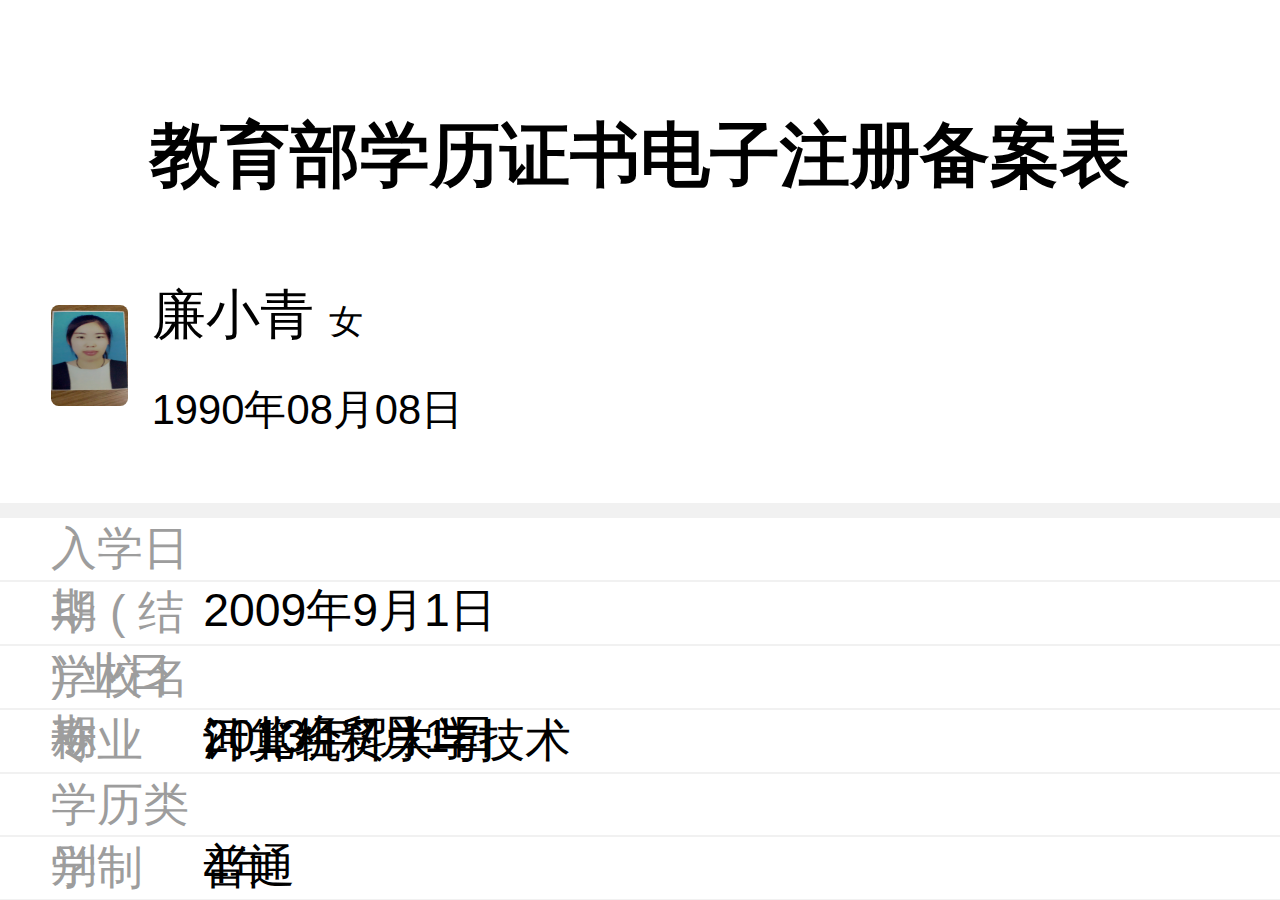
==== phone.html @ 48f01f27 "初始化" ====
<!DOCTYPE html>
<html lang="en">
<head>
	<meta charset="UTF-8">
	<meta name="robots" content="all" />
	<meta http-equiv="imagetoolbar" content="no" />
	<meta http-equiv="pragma" Content="no-cach" />
	<meta name="viewport" content="width=device-width, initial-scale=1.0, maximum-scale=1.0, user-scalable=no" />
	<meta name="format-detection" content="telephone=no" />
	<meta http-equiv="keywords" content="" />
	<meta name="author" content="" />
	<meta name="copyright" content="" />
	<meta name="description" content="" />
	<meta name="HandheldFriendly" content="true" />
	<title>phone</title>
	<link rel="stylesheet" href="common.css">
	<link rel="stylesheet" href="phone.css">
	<script src="jquery-1.11.3.min.js"></script>
	<script src="phone.js"></script>
</head>
<body>
<div class="main">
	<div class="header">
		<h2>教育部学历证书电子注册备案表</h2>
		<div class="hdetail">
			<img class="zhaop" src="1.jpg" alt="">
			<span class="pdetail">
				<span class="name">廉小青 <b class="gender"> 女</b>
				</span>
				<span>1990年08月08日</span>
			</span>
		</div>
	</div>
	<ul class="content">
		<li>
			<span>入学日期</span>
			<b>2009年9月1日</b>
		</li>
		<li>
			<span>毕 ( 结 ) 业日期</span>
			<b>2013年7月1日</b>
		</li>
		<li>
			<span>学校名称</span>
			<b>河北经贸大学</b>
		</li>
		<li>
			<span>专业</span>
			<b>计算机科学与技术</b>
		</li>
		<li>
			<span>学历类别</span>
			<b>普通</b>
		</li>
		<li>
			<span>学制</span>
			<b>4年</b>
		</li>
		<li>
			<span>学习形式</span>
			<b>普通全日制</b>
		</li>
		<li>
			<span>层次</span>
			<b>本科</b>
		</li>
		<li>
			<span>证书编号</span>
			<b>1183 2120 1305 0070 79</b>
		</li>
		<li>
			<span>毕 ( 结 ) 业</span>
			<b>毕业</b>
		</li>
		<li>
			<span>校 ( 院 ) 长姓名</span>
			<b>记良纲</b>
		</li>
		<li>
			<span>在线验证码</span>
			<b></b>
		</li>
		<li>
			<span>更新日期</span>
			<b>2019年9月14日</b>
		</li>
	</ul>
</div>
	
</body>
</html>
---- common.css ----
/*公用的CSS*/

/* CSS reset */
body,div,dl,dt,dd,ul,ol,li,h1,h2,h3,h4,h5,h6,pre,form,fieldset,input,textarea,p,blockquote,th,td{margin:0;padding:0;}
table{border-collapse:collapse;border-spacing:0;}
fieldset,img {border:0;}
img{vertical-align: top;}
address,caption,cite,code,dfn,em,strong,th,var{font-style:normal;font-weight:normal;}
ol,ul {list-style:none;}
capation,th{text-align:left;}
h1,h2,h3,h4,h5,h6{font-size:100%;font-weight:normal;}
q:before, q:after{content:'';}
abbr,acronym{border:0;}

.bc{margin-left:auto;margin-right:auto;}   /*块状元素集中对齐 block center*/
.fl{float:left;display:inline;}  /* 可修复IE6中双倍边距bug */
.fr{float:right;display:inline;}

/*用伪元素清除浮动造成的塌陷*/
.clearfix:after{
	content:'';
	display:block;  /*只有块状元素才可以清除浮动造成的塌陷*/
	height:0;
	visibility:hidden;
	clear:both;
}
.clearfix{
	zoom:1;   /*对IE6和IE7做的兼容*/
}

body, button, input, select, textarea {
    font: 12px/1.5 tahoma,arial,'Hiragino Sans GB','\5b8b\4f53',sans-serif;
}
body{
	-webkit-font-smoothing: antialiased;   /*当网页在webkit内核的浏览器下展示的时候，让字体更加圆润*/
	color: #3C3C3C;
	background-color: #f1f1f1;
	height: 2000px;
	overflow-x:hidden;    /*只有水平方向溢出隐藏*/
}
a{
	color:#6c6c6c;
	text-decoration: none;
}
a:hover{
	color:#ff4400;
}
.cheng{
	color:#f22e00 !important;
}
.tbcheng{
	color:#f40 !important;
}
.anhong{
	color:#c60000 !important;
}
.hui{
	color:#9c9c9c !important;
}

/*声明自定义字体*/
@font-face {
	font-family: "iconfont";
	src: url('font/iconfont.eot'); /* IE9*/
	src: url('font/iconfont.eot#iefix') format('embedded-opentype'), /* IE6-IE8 */
	url('font/iconfont.woff') format('woff'), /* chrome, firefox */
	url('font/iconfont.ttf') format('truetype'), /* chrome, firefox, opera, Safari, Android, iOS 4.2+*/
	url('font/iconfont.svg#iconfont') format('svg'); /* iOS 4.1- */
}

/*使用自定义字体*/
.icon{
	font-family:"iconfont";
}


.banxin{
	width: 1190px;
	margin-left: auto;
	margin-right: auto;
}

/*用户导航start*/
.user-nav{
	height:35px;
	line-height: 35px;
	background-color: #f5f5f5;
	border-bottom:1px solid #EEEEEE;
}
.user-nav-left li{
	float: left;
	display:inline;
	margin-right: 9px;
}
.user-nav-left a{
	margin-left: 6px;
	margin-right: 2px;
}

.user-nav-right{
	height: 35px;
}
.user-nav-right li{
	float: left;
	display:inline;
	border-left:1px solid transparent;
	border-right:1px solid transparent;
	padding-left: 7px;
	padding-right: 5px;
	position:relative;
	z-index:3;
}
.user-nav-right li.on{
	background-color: #fff;
	border-color:#eee;
	height: 36px;
	border-bottom:1px solid #eee;
}
.user-nav-right li.pipe{
	color:#dedee3;
	padding-left: 10px;
	padding-right: 2px;
}
.user-nav-right li a span{
	margin-right: 4px;
	margin-left: 0;
}
.user-nav-right li span{
	margin-left: 6px;
}
.submenu{
	position:absolute;
	left:-1px;
	top:36px;
	border: 1px solid #eee;
	border-top:0 none;
	background-color: #fff;
	padding:8px 0;
	display:none;
}
.on .submenu{
	display:block;
}
.submenu.sitemap{
	right:-1px;
	left:auto;
}
.submenu.cart{
	width: 307px;
	height: 62px;
	line-height: 62px;
	text-align: right;
}
.submenu.cart a{
	display:inline-block;
	background-color: #f40 !important;
	color:white !important;
	margin-right: 6px;
}
.submenu a{
	display:block;
	white-space:nowrap;   /*块状元素禁止里面的文字自动换行*/
	padding:0 5px;
	line-height: 28px;
}
.submenu a:hover{
	background-color: #F5F5F5;
	color:#6C6C6C;
}
.user-nav-right li strong{
	color:#f40;
	font-weight: bold;
}
/*用户导航end*/
---- phone.css ----
@charset "utf-8";

/*
 * Author:UED
 * Version:1.0.0
*/
html{font-size:10px;height:100%;}
@media screen and (min-width:320px) {html{font-size: 12px;}}
@media screen and (min-width:375px) {html{font-size: 10px;}}
@media screen and (min-width:414px) {html{font-size: 9px;}}
body{
	font: 14px/25px "Microsoft YaHei", "微软雅黑", "SimSun", "宋体", HELVETICA;
	color:#000;
	font-size:2.2rem;
	height:100%;
}
.main{
	height:100%;
	overflow:auto;
}
.content b{
	font-weight:100;
}
.header{
	background-color: #fff;
	padding: 4vw;
}
h2{
	font-size: 4.5rem;
	text-align: center;
	font-weight: bolder;
	line-height: 3;
}
.hdetail{
	display: flex;
	align-items:center;
    font-weight: 400;
}
.pdetail{
	display:flex;
	flex-direction: column;
    line-height: 2;
    font-weight: 500;
    font-size:2.7rem;
}
.name{
	font-size:3.5rem;
}
.gender{
	font-size:2.2rem;
	font-weight:500;
}
.zhaop{
	width: 5rem;
	height:6.5rem;
	border-radius: .5rem;
	margin-right: 1.5rem;
}
.content{
	background-color: #fff;
	margin-top:1rem;
	font-size:3rem;
}
.content li{
	height:4rem;
	line-height:4rem;
	border-bottom: 2px solid #f1f1f1;
	padding:0 4vw;
}
.content li span{
	width:9rem;
	color:#9d9d9d;
	display:inline-block;
}
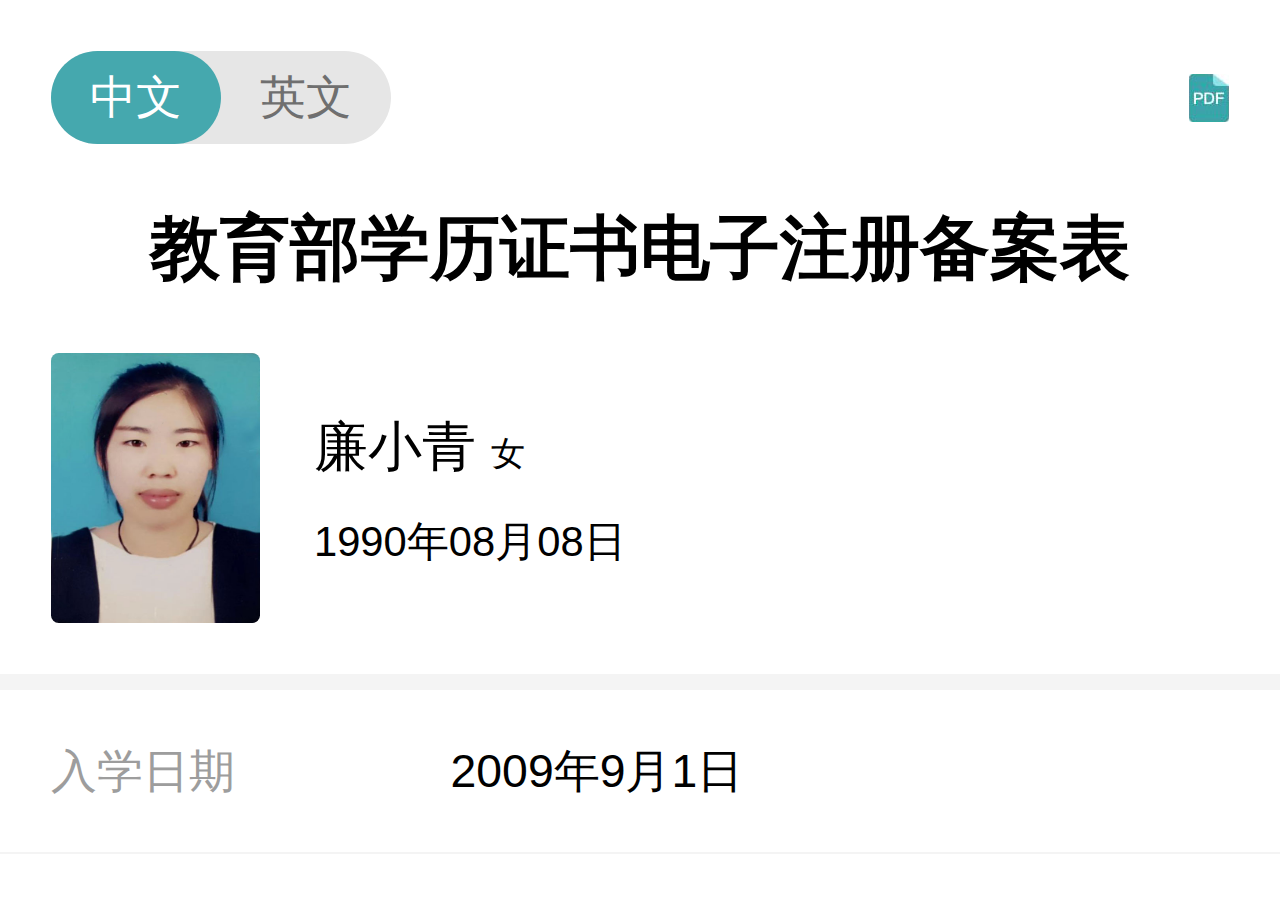
==== commit 8abf037d: "成" ====
--- a/phone.html
+++ b/phone.html
@@ -12,7 +12,7 @@
 	<meta name="copyright" content="" />
 	<meta name="description" content="" />
 	<meta name="HandheldFriendly" content="true" />
-	<title>phone</title>
+	<title></title>
 	<link rel="stylesheet" href="common.css">
 	<link rel="stylesheet" href="phone.css">
 	<script src="jquery-1.11.3.min.js"></script>
@@ -20,10 +20,21 @@
 </head>
 <body>
 <div class="main">
+	<div class="thead">
+		<div class="left">
+			<span class="zhong">中文</span>
+			<span class="ying">英文</span>
+		</div>
+		<img src="pdf.jpg" alt="" class="pdf">
+	</div>
+	<div class="lay">
+		<p>该报告尚无对应的英文版，您可登陆 <b> 学信网档案 </b> 进行申请</p>
+		<b class="close">关闭</b>
+	</div>
 	<div class="header">
 		<h2>教育部学历证书电子注册备案表</h2>
 		<div class="hdetail">
-			<img class="zhaop" src="1.jpg" alt="">
+			<img class="zhaop" src="lxq.jpg" alt="">
 			<span class="pdetail">
 				<span class="name">廉小青 <b class="gender"> 女</b>
 				</span>
@@ -76,7 +87,7 @@
 			<span>校 ( 院 ) 长姓名</span>
 			<b>记良纲</b>
 		</li>
-		<li>
+		<li class="foot">
 			<span>在线验证码</span>
 			<b></b>
 		</li>
--- a/phone.css
+++ b/phone.css
@@ -4,7 +4,7 @@
  * Author:UED
  * Version:1.0.0
 */
-html{font-size:10px;height:100%;}
+html{font-size:10px;height:100%;width:100%;}
 @media screen and (min-width:320px) {html{font-size: 12px;}}
 @media screen and (min-width:375px) {html{font-size: 10px;}}
 @media screen and (min-width:414px) {html{font-size: 9px;}}
@@ -13,6 +13,7 @@
 	color:#000;
 	font-size:2.2rem;
 	height:100%;
+	background-color: #f4f4f4;
 }
 .main{
 	height:100%;
@@ -21,9 +22,61 @@
 .content b{
 	font-weight:100;
 }
+.thead{
+	display:flex;
+	align-items:center;
+	background-color: #fff;
+	justify-content:space-between;
+	padding: 4vw 4vw 0
+}
+.tu{
+	width:98%;
+	margin:0 auto; 
+}
+.lay{
+	width: 90%;
+    background-color: #fff;
+    position: absolute;
+    font-size: 3rem;
+    left: 5%;
+    padding: 3vw;
+    box-sizing: border-box;
+    line-height: 2;
+    box-shadow: 2px 2px 20px #333333;
+    display:none;
+}
+.lay b{
+	color:blue;
+	font-weight:100;
+}
+.lay b.close{
+	color:#000;
+	float: right;
+}
+.left{
+	width: 22rem;
+    height: 6rem;
+    background: #e6e6e6;
+    color: #6f6f6f;
+    font-size: 3rem;
+    line-height: 6rem;
+    border-radius: 10rem;
+    display: flex;
+    justify-content:space-between;
+}
+.left span{
+	width:11rem;
+	text-align:center;
+}
+.left .zhong{
+	background-color: #45a8ae;
+	color:#fff;
+	border-radius: 10rem;
+}
 .header{
 	background-color: #fff;
 	padding: 4vw;
+	padding-top: 0;
 }
 h2{
 	font-size: 4.5rem;
@@ -51,10 +104,10 @@
 	font-weight:500;
 }
 .zhaop{
-	width: 5rem;
-	height:6.5rem;
+	width:13.5rem;
+	height:17.5rem;
 	border-radius: .5rem;
-	margin-right: 1.5rem;
+	margin-right: 3.5rem;
 }
 .content{
 	background-color: #fff;
@@ -62,13 +115,16 @@
 	font-size:3rem;
 }
 .content li{
-	height:4rem;
-	line-height:4rem;
-	border-bottom: 2px solid #f1f1f1;
+	height:10.5rem;
+	line-height:10.5rem;
+	border-bottom: 2px solid #f4f4f4;
 	padding:0 4vw;
 }
+.content li.foot{
+	border-top: 1rem solid #f4f4f4;
+}
 .content li span{
-	width:9rem;
+	width:25rem;
 	color:#9d9d9d;
 	display:inline-block;
 }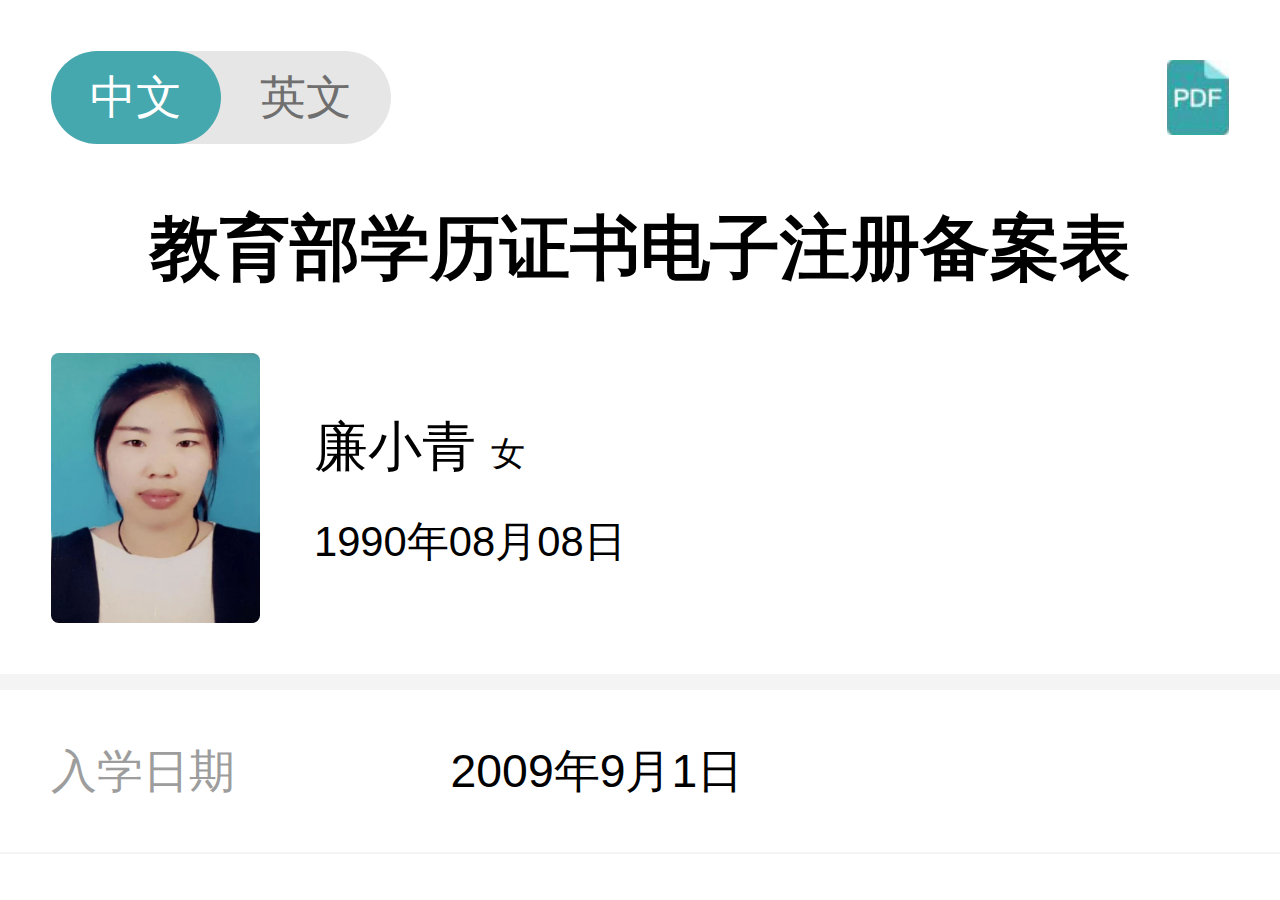
==== commit f6ee950b: "成成" ====
--- a/phone.html
+++ b/phone.html
@@ -12,7 +12,7 @@
 	<meta name="copyright" content="" />
 	<meta name="description" content="" />
 	<meta name="HandheldFriendly" content="true" />
-	<title></title>
+	<title>教育部学历证书电子注册备案表</title>
 	<link rel="stylesheet" href="common.css">
 	<link rel="stylesheet" href="phone.css">
 	<script src="jquery-1.11.3.min.js"></script>
--- a/phone.css
+++ b/phone.css
@@ -29,6 +29,9 @@
 	justify-content:space-between;
 	padding: 4vw 4vw 0
 }
+.pdf{
+	width:4rem;
+}
 .tu{
 	width:98%;
 	margin:0 auto; 
@@ -39,10 +42,11 @@
     position: absolute;
     font-size: 3rem;
     left: 5%;
+    top: 20%;
     padding: 3vw;
     box-sizing: border-box;
     line-height: 2;
-    box-shadow: 2px 2px 20px #333333;
+    box-shadow: 3px 10px 35px #333333;
     display:none;
 }
 .lay b{
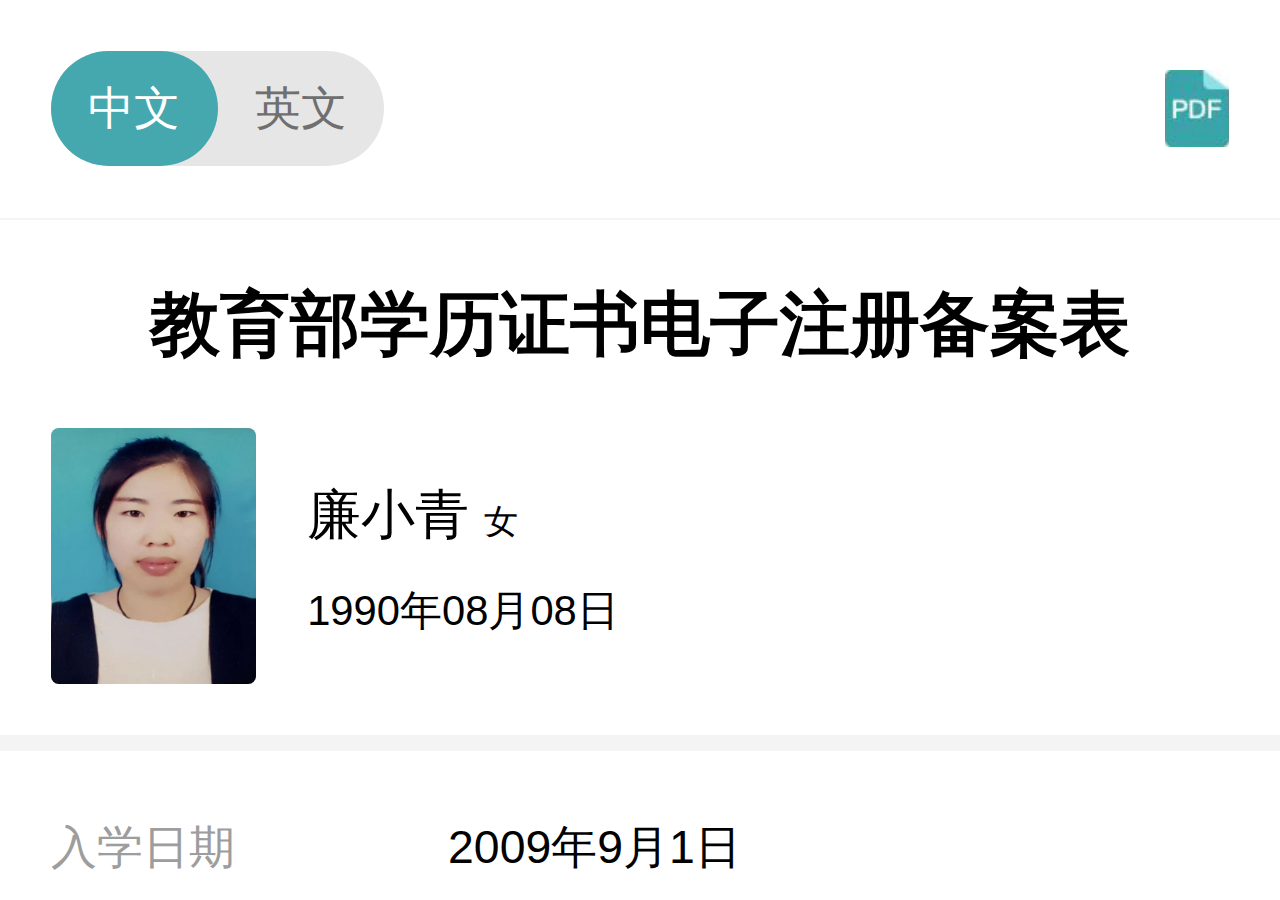
==== commit d8739933: "xiugai" ====
--- a/phone.html
+++ b/phone.html
@@ -89,7 +89,7 @@
 		</li>
 		<li class="foot">
 			<span>在线验证码</span>
-			<b></b>
+			<b>AN15PJ9XW69U8GUX</b>
 		</li>
 		<li>
 			<span>更新日期</span>
--- a/phone.css
+++ b/phone.css
@@ -27,10 +27,11 @@
 	align-items:center;
 	background-color: #fff;
 	justify-content:space-between;
-	padding: 4vw 4vw 0
+	padding: 4vw;
+	border-bottom:2px solid #f4f4f4;
 }
 .pdf{
-	width:4rem;
+	width:5vw;
 }
 .tu{
 	width:98%;
@@ -42,7 +43,7 @@
     position: absolute;
     font-size: 3rem;
     left: 5%;
-    top: 20%;
+    top: 10%;
     padding: 3vw;
     box-sizing: border-box;
     line-height: 2;
@@ -51,31 +52,31 @@
 }
 .lay b{
 	color:blue;
-	font-weight:100;
+	font-weight:400;
 }
 .lay b.close{
 	color:#000;
 	float: right;
 }
 .left{
-	width: 22rem;
-    height: 6rem;
+	width: 26vw;
+    height: 9vw;
     background: #e6e6e6;
     color: #6f6f6f;
     font-size: 3rem;
-    line-height: 6rem;
-    border-radius: 10rem;
+    line-height:9vw;
+    border-radius:6vw;
     display: flex;
     justify-content:space-between;
 }
 .left span{
-	width:11rem;
+	width:13vw;
 	text-align:center;
 }
 .left .zhong{
 	background-color: #45a8ae;
 	color:#fff;
-	border-radius: 10rem;
+	border-radius: 6vw;
 }
 .header{
 	background-color: #fff;
@@ -108,10 +109,10 @@
 	font-weight:500;
 }
 .zhaop{
-	width:13.5rem;
-	height:17.5rem;
+	width:16vw;
+	height:20vw;
 	border-radius: .5rem;
-	margin-right: 3.5rem;
+	margin-right:4vw;
 }
 .content{
 	background-color: #fff;
@@ -119,8 +120,8 @@
 	font-size:3rem;
 }
 .content li{
-	height:10.5rem;
-	line-height:10.5rem;
+	height:15vw;
+	line-height:15vw;
 	border-bottom: 2px solid #f4f4f4;
 	padding:0 4vw;
 }
@@ -128,7 +129,7 @@
 	border-top: 1rem solid #f4f4f4;
 }
 .content li span{
-	width:25rem;
+	width:30vw;
 	color:#9d9d9d;
 	display:inline-block;
 }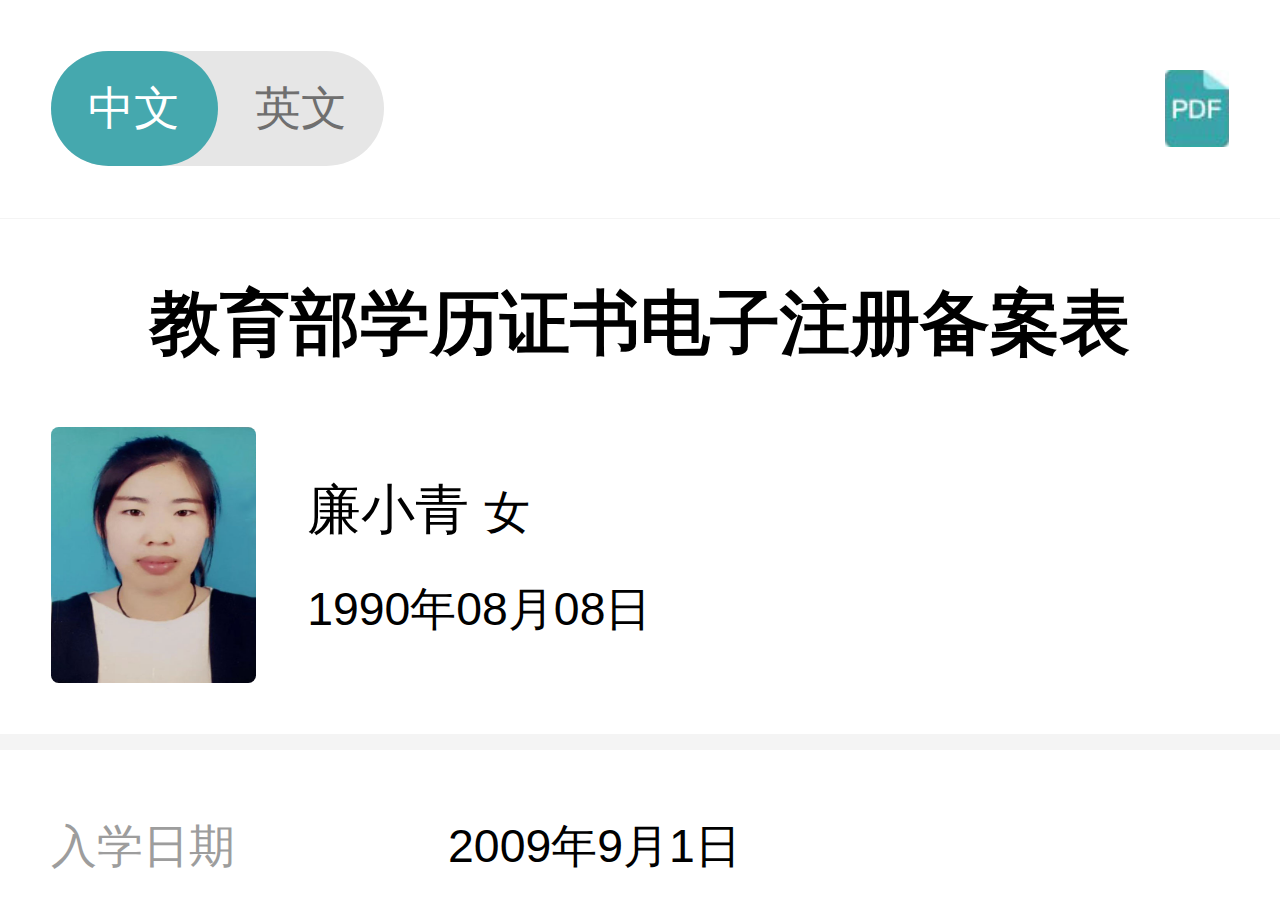
==== commit bdc433f6: "Update phone.html" ====
--- a/phone.html
+++ b/phone.html
@@ -53,7 +53,7 @@
 		</li>
 		<li>
 			<span>学校名称</span>
-			<b>河北经贸大学</b>
+			<b>北京城市学院</b>
 		</li>
 		<li>
 			<span>专业</span>
@@ -99,4 +99,4 @@
 </div>
 	
 </body>
-</html>+</html>
--- a/phone.css
+++ b/phone.css
@@ -3,7 +3,7 @@
 /*
  * Author:UED
  * Version:1.0.0
-*/
+********/
 html{font-size:10px;height:100%;width:100%;}
 @media screen and (min-width:320px) {html{font-size: 12px;}}
 @media screen and (min-width:375px) {html{font-size: 10px;}}
@@ -20,7 +20,7 @@
 	overflow:auto;
 }
 .content b{
-	font-weight:100;
+	font-weight:500;
 }
 .thead{
 	display:flex;
@@ -28,7 +28,7 @@
 	background-color: #fff;
 	justify-content:space-between;
 	padding: 4vw;
-	border-bottom:2px solid #f4f4f4;
+	border-bottom:1px solid #f4f4f4;
 }
 .pdf{
 	width:5vw;
@@ -99,13 +99,13 @@
 	flex-direction: column;
     line-height: 2;
     font-weight: 500;
-    font-size:2.7rem;
+    font-size:3rem;
 }
 .name{
 	font-size:3.5rem;
 }
 .gender{
-	font-size:2.2rem;
+	font-size:3rem;
 	font-weight:500;
 }
 .zhaop{
@@ -122,7 +122,7 @@
 .content li{
 	height:15vw;
 	line-height:15vw;
-	border-bottom: 2px solid #f4f4f4;
+	border-bottom: 1px solid #f4f4f4;
 	padding:0 4vw;
 }
 .content li.foot{
